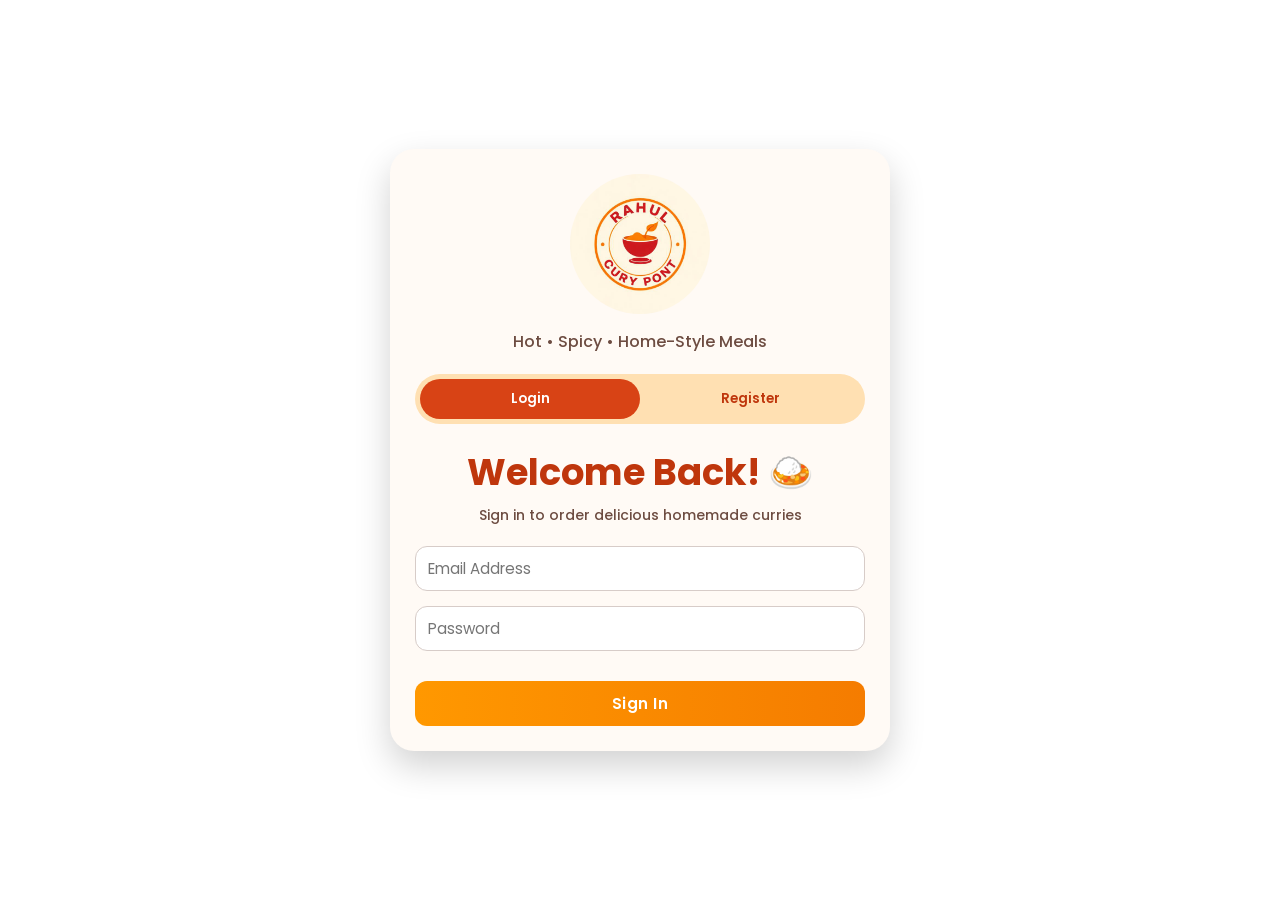
==== index.html @ 24074eda "Added the project" ====
<!doctype html>
<html lang="en">
  <head>
    <meta charset="UTF-8" />
    <meta name="viewport" content="width=device-width, initial-scale=1.0" />
    <title>Dusk Curry Point</title>
    <link rel="stylesheet" href="styles.css" />
    <link rel="shortcut icon" href="./assets/images/logo-Dx2SKpNx.png" type="image/x-icon" />
  </head>
  <body>
    <section id="card">
      <aside id="card_one">
        <img src="./assets/images/logo-Dx2SKpNx.png" alt="logo" />
        <p>Hot • Spicy • Home-Style Meals</p>
      </aside>

      <aside id="card_two">
        <div id="btn_container">
          <button class="login_btn active">Login</button>
          <button class="register_btn">Register</button>
        </div>
      </aside>

      <aside id="card_three" class="form active">
        <h1>Welcome Back! 🍛</h1>
        <p>Sign in to order delicious homemade curries</p>
        <form id="login_form">
          <input type="email" placeholder="Email Address" class="login_inputs" id="loginEmail">
          <input type="password" placeholder="Password" class="login_inputs" id="loginPassword">
          <p id="loginErrorInfo"></p>
          <input type="submit" value="Sign In" id="sign_up_btn">
        </form>
      </aside>

      <aside id="card_four" class="form hidden">
        <h1>Join Rahul Curry Point</h1>
        <p>Create your account & enjoy home-style curries</p>
        <form id="register_form" autocomplete="on">
          <input type="text" placeholder="Full Name" class="login_inputs" id="regName">
          <input type="email" placeholder="Email Address" class="login_inputs" id="regEmail">
          <input type="password" placeholder="Password" class="login_inputs" id="regPassword">
          <input type="password" placeholder="Confirm Password" class="login_inputs" id="regConfirmPassword">
          <p id="regErrorInfo"></p>
          <input type="submit" value="Create Account" id="create_acc_btn" />
        </form>
      </aside>
    </section>

    <script src="./script.js"></script>
  </body>
</html>
---- styles.css ----
@import url("https://fonts.googleapis.com/css2?family=Poppins:wght@300;400;500;600;700&display=swap");

* {
  margin: 0;
  padding: 0;
  box-sizing: border-box;
  font-family: "Poppins", sans-serif;
}

body {
  min-height: 100vh;
  background-image: linear-gradient(rgba(0, 0, 0, 0.498)),
    url("./assets/images/heroBackgroun.png");
  background-size: cover;
  background-position: center;
  display: grid;
  place-items: center;
  padding: 20px;
}

#card {
  width: 100%;
  max-width: 500px;
  background: #fffaf5;
  border-radius: 1.5rem;
  box-shadow: 0 15px 35px rgba(0, 0, 0, 0.18);
  display: flex;
  flex-direction: column;
  padding: 25px;
}

#card_one {
  text-align: center;
  margin-bottom: 20px;
}

#card_one > img {
  width: clamp(90px, 25vw, 140px);
  height: auto;
  border-radius: 50%;
}

#card_one > p {
  margin-top: 0.5rem;
  color: #6d4c41;
  font-weight: 500;
}

#card_two {
  margin-bottom: 20px;
}

#btn_container {
  width: 100%;
  background-color: #ffe0b2;
  border-radius: 100px;
  display: flex;
  padding: 5px;
}

#btn_container > button {
  flex: 1;
  padding: 10px 0;
  border-radius: 100px;
  border: none;
  font-weight: 600;
  cursor: pointer;
  transition: all 0.3s ease;
}

.login_btn.active {
  background-color: #d84315;
  color: white;
}

.register_btn {
  background-color: transparent;
  color: #bf360c;
}

#btn_container > button:hover {
  transform: scale(1.05);
}

.form {
  display: flex;
  flex-direction: column;
  align-items: center;
}

.form > h1 {
  color: #bf360c;
  font-size: clamp(1.5rem, 5vw, 2.3rem);
  text-align: center;
  margin-bottom: 5px;
}

.form > p {
  color: #6d4c41;
  font-weight: 500;
  margin-bottom: 20px;
  text-align: center;
  font-size: 14px;
}

#login_form,
#register_form {
  width: 100%;
  display: flex;
  flex-direction: column;
  gap: 15px;
}

#login_form > input,
#register_form > input {
  width: 100%;
  min-height: 45px;
  border-radius: 0.75rem;
  font-size: 0.95rem;
}

.login_inputs {
  padding-left: 0.75rem;
  border: 1px solid #d7ccc8;
}

.login_inputs:focus {
  outline: none;
  border: 2px solid #ff9800;
}

#sign_up_btn,
#create_acc_btn {
  background: linear-gradient(90deg, #ff9800, #f57c00);
  border: none;
  color: white;
  font-weight: 600;
  letter-spacing: 0.5px;
  cursor: pointer;
  transition: all 0.3s ease;
}

#sign_up_btn:hover,
#create_acc_btn:hover {
  background: linear-gradient(90deg, #f57c00, #e65100);
  transform: translateY(-2px);
}

.hidden {
  display: none;
}

@media (max-width: 480px) {
  #card {
    padding: 20px;
  }

  #card_one > img {
    width: 80px;
  }

  .form > h1 {
    font-size: 1.4rem;
  }
}
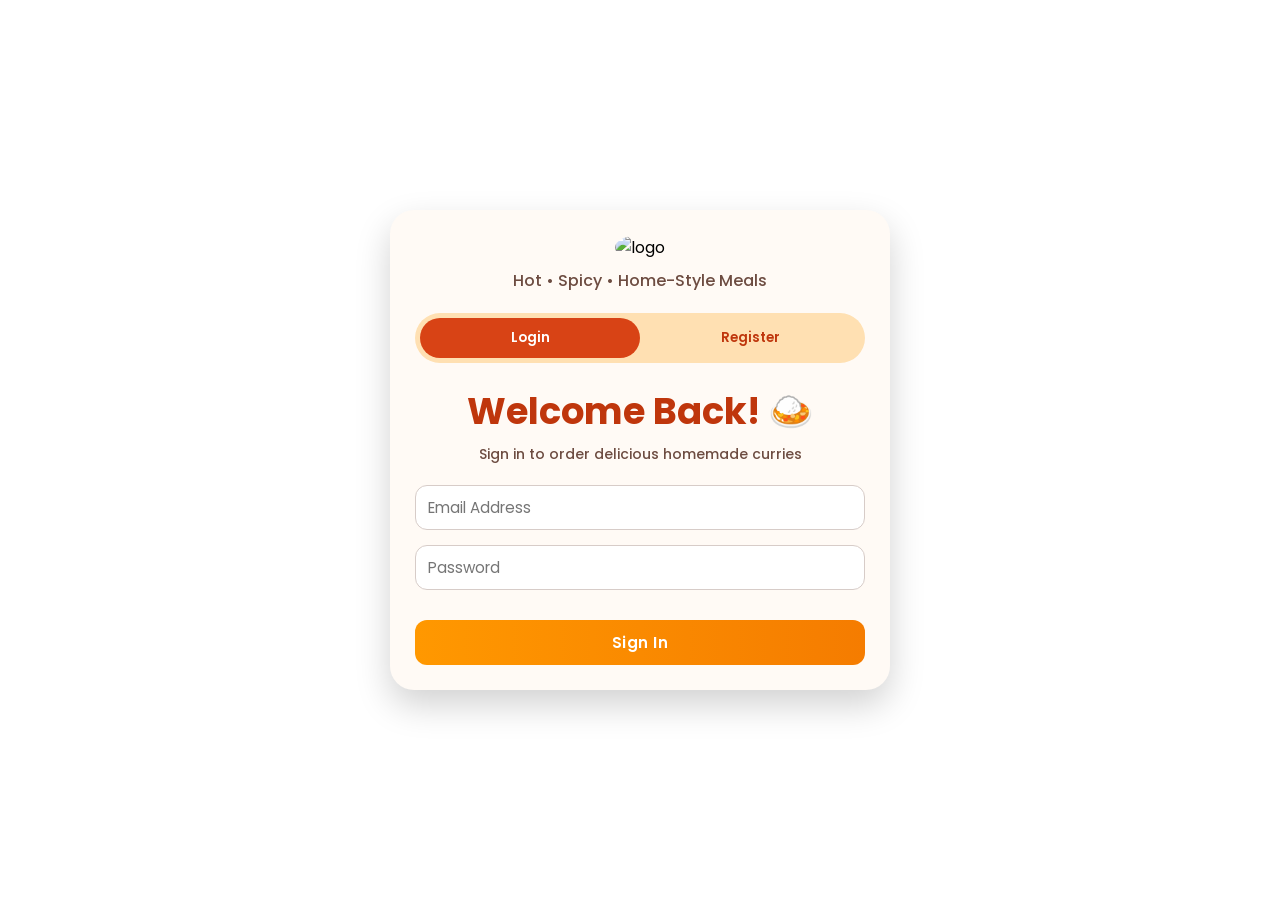
==== commit 371cb209: "Updated Logo" ====
--- a/index.html
+++ b/index.html
@@ -5,12 +5,12 @@
     <meta name="viewport" content="width=device-width, initial-scale=1.0" />
     <title>Dusk Curry Point</title>
     <link rel="stylesheet" href="styles.css" />
-    <link rel="shortcut icon" href="./assets/images/logo-Dx2SKpNx.png" type="image/x-icon" />
+    <link rel="shortcut icon" href="./assets/images/Logo.png" type="image/x-icon" />
   </head>
   <body>
     <section id="card">
       <aside id="card_one">
-        <img src="./assets/images/logo-Dx2SKpNx.png" alt="logo" />
+        <img src="./assets/images/Logo.png" alt="logo" />
         <p>Hot • Spicy • Home-Style Meals</p>
       </aside>
 
@@ -33,7 +33,7 @@
       </aside>
 
       <aside id="card_four" class="form hidden">
-        <h1>Join Rahul Curry Point</h1>
+        <h1>Join Dusk Curry Point</h1>
         <p>Create your account & enjoy home-style curries</p>
         <form id="register_form" autocomplete="on">
           <input type="text" placeholder="Full Name" class="login_inputs" id="regName">
